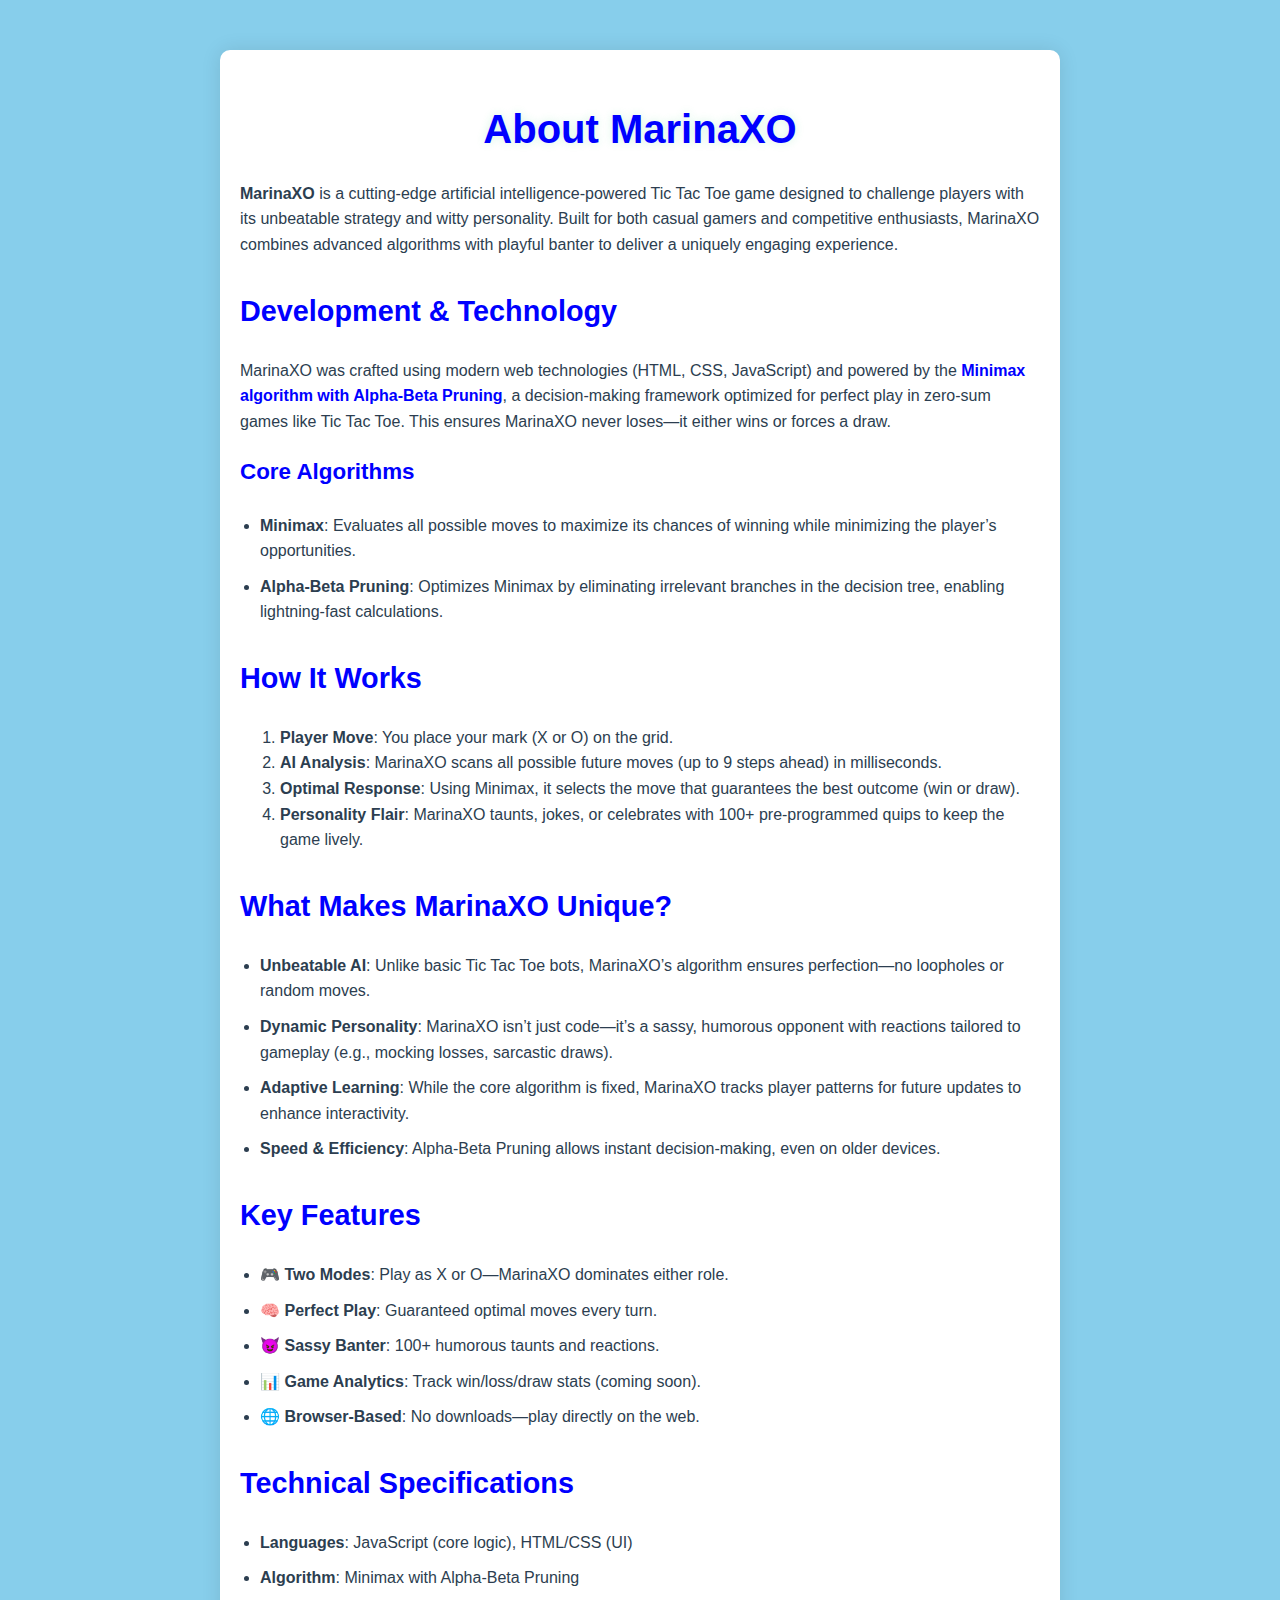
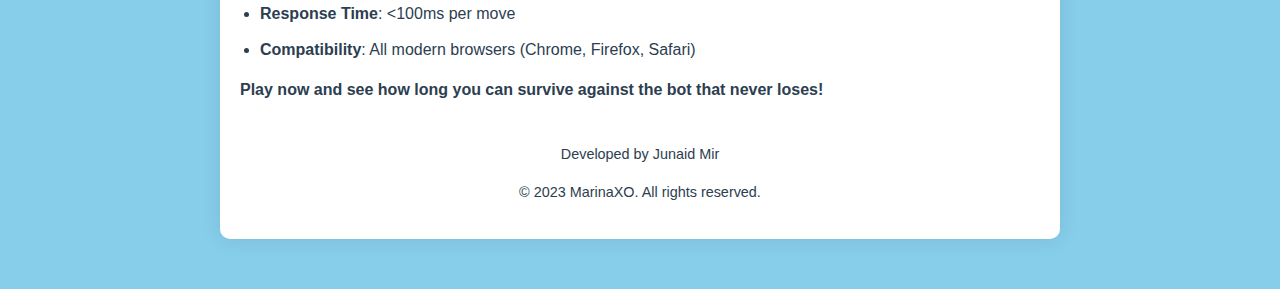
==== about.html @ 98e317c8 "Add files via upload" ====
<!DOCTYPE html>
<html lang="en">
<head>
    <meta charset="UTF-8">
    <meta name="viewport" content="width=device-width, initial-scale=1.0">
    <title>About MarinaXO - Unbeatable AI Tic Tac Toe</title>
    <style>
        :root {
            --primary:blue; /* Green */
            --secondary: #e74c3c; /* Red */
            --background: #87CEEB; /* Sky blue */
            --text: #2c3e50; /* Dark blue for text */
        }

        body {
            font-family: 'Arial', sans-serif;
            background-color: var(--background);
            color: var(--text);
            margin: 0;
            padding: 0;
            line-height: 1.6;
        }

        .container {
            max-width: 800px;
            margin: 50px auto;
            padding: 20px;
            background: white;
            border-radius: 10px;
            box-shadow: 0 0 20px rgba(0, 0, 0, 0.1);
        }

        h1 {
            color: blue;
            text-align: center;
            font-size: 2.5em;
            margin-bottom: 20px;
            text-shadow: 0 0 10px rgba(46, 204, 113, 0.2);
        }

        h2 {
            color: var(--primary);
            margin-top: 30px;
            font-size: 1.8em;
        }

        h3 {
            color: var(--primary);
            margin-top: 20px;
            font-size: 1.4em;
        }

        p {
            margin: 15px 0;
            color: var(--text);
        }

        ul {
            margin: 15px 0;
            padding-left: 20px;
        }

        ul li {
            margin: 10px 0;
            color: var(--text);
        }

        .highlight {
            color: var(--primary);
            font-weight: bold;
        }

        .marina-logo {
            text-align: center;
            margin-bottom: 20px;
        }

        .marina-logo img {
            width: 100px;
            height: auto;
        }

        .footer {
            text-align: center;
            margin-top: 40px;
            font-size: 0.9em;
            color: #7f8c8d;
        }

        .footer a {
            color: var(--primary);
            text-decoration: none;
        }

        .footer a:hover {
            text-decoration: underline;
        }
    </style>
</head>
<body>
    <div class="container">
        <div class="marina-logo">
            <!-- Add your logo here -->
            
        </div>
        <h1>About MarinaXO</h1>
        <p><strong>MarinaXO</strong> is a cutting-edge artificial intelligence-powered Tic Tac Toe game designed to challenge players with its unbeatable strategy and witty personality. Built for both casual gamers and competitive enthusiasts, MarinaXO combines advanced algorithms with playful banter to deliver a uniquely engaging experience.</p>

        <h2>Development & Technology</h2>
        <p>MarinaXO was crafted using modern web technologies (HTML, CSS, JavaScript) and powered by the <span class="highlight">Minimax algorithm with Alpha-Beta Pruning</span>, a decision-making framework optimized for perfect play in zero-sum games like Tic Tac Toe. This ensures MarinaXO never loses—it either wins or forces a draw.</p>

        <h3>Core Algorithms</h3>
        <ul>
            <li><strong>Minimax</strong>: Evaluates all possible moves to maximize its chances of winning while minimizing the player’s opportunities.</li>
            <li><strong>Alpha-Beta Pruning</strong>: Optimizes Minimax by eliminating irrelevant branches in the decision tree, enabling lightning-fast calculations.</li>
        </ul>

        <h2>How It Works</h2>
        <ol>
            <li><strong>Player Move</strong>: You place your mark (X or O) on the grid.</li>
            <li><strong>AI Analysis</strong>: MarinaXO scans all possible future moves (up to 9 steps ahead) in milliseconds.</li>
            <li><strong>Optimal Response</strong>: Using Minimax, it selects the move that guarantees the best outcome (win or draw).</li>
            <li><strong>Personality Flair</strong>: MarinaXO taunts, jokes, or celebrates with 100+ pre-programmed quips to keep the game lively.</li>
        </ol>

        <h2>What Makes MarinaXO Unique?</h2>
        <ul>
            <li><strong>Unbeatable AI</strong>: Unlike basic Tic Tac Toe bots, MarinaXO’s algorithm ensures perfection—no loopholes or random moves.</li>
            <li><strong>Dynamic Personality</strong>: MarinaXO isn’t just code—it’s a sassy, humorous opponent with reactions tailored to gameplay (e.g., mocking losses, sarcastic draws).</li>
            <li><strong>Adaptive Learning</strong>: While the core algorithm is fixed, MarinaXO tracks player patterns for future updates to enhance interactivity.</li>
            <li><strong>Speed & Efficiency</strong>: Alpha-Beta Pruning allows instant decision-making, even on older devices.</li>
        </ul>

        <h2>Key Features</h2>
        <ul>
            <li>🎮 <strong>Two Modes</strong>: Play as X or O—MarinaXO dominates either role.</li>
            <li>🧠 <strong>Perfect Play</strong>: Guaranteed optimal moves every turn.</li>
            <li>😈 <strong>Sassy Banter</strong>: 100+ humorous taunts and reactions.</li>
            <li>📊 <strong>Game Analytics</strong>: Track win/loss/draw stats (coming soon).</li>
            <li>🌐 <strong>Browser-Based</strong>: No downloads—play directly on the web.</li>
        </ul>

        <h2>Technical Specifications</h2>
        <ul>
            <li><strong>Languages</strong>: JavaScript (core logic), HTML/CSS (UI)</li>
            <li><strong>Algorithm</strong>: Minimax with Alpha-Beta Pruning</li>
            <li><strong>Response Time</strong>: <100ms per move</li>
            <li><strong>Compatibility</strong>: All modern browsers (Chrome, Firefox, Safari)</li>
        </ul>

        
        <p><strong>Play now and see how long you can survive against the bot that never loses!</strong></p>

        <div class="footer">
            <p>Developed by Junaid Mir</p>
            <p>&copy; 2023 MarinaXO. All rights reserved.</p>
        </div>
    </div>
</body>
</html>
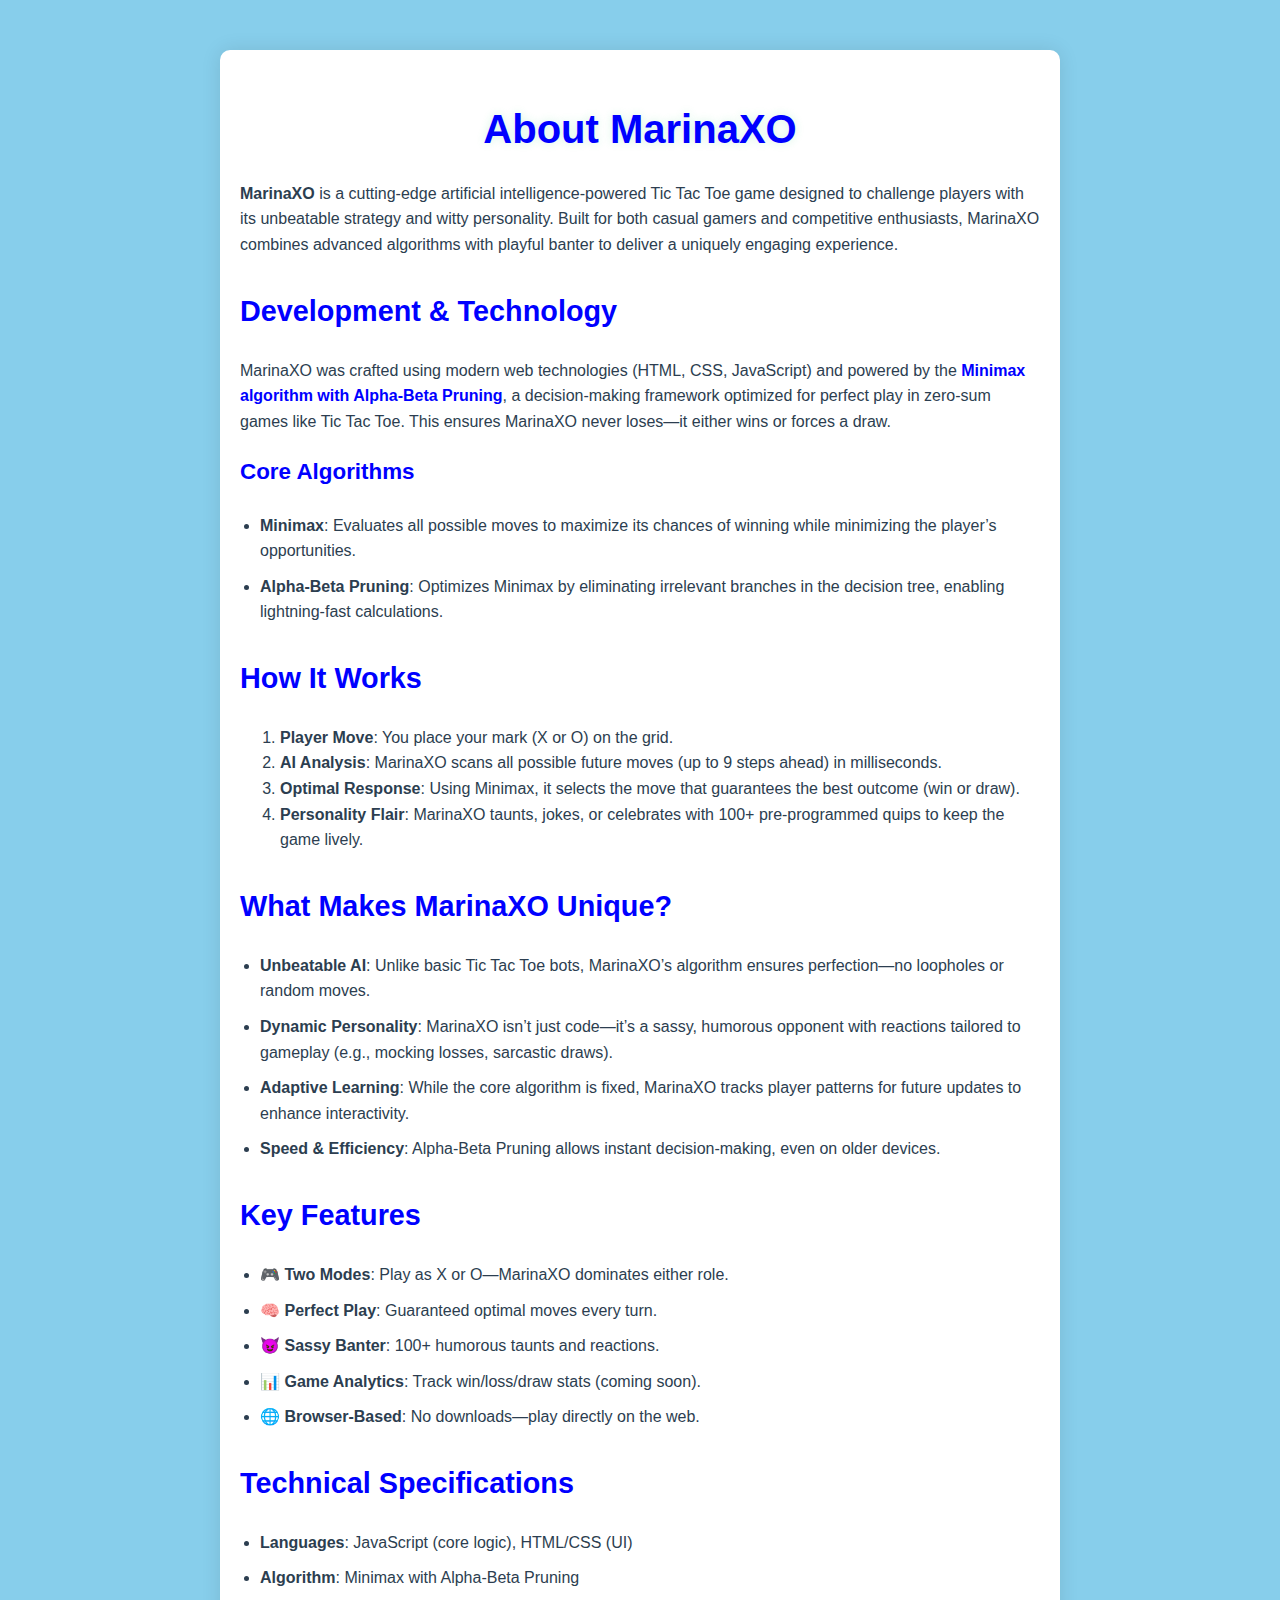
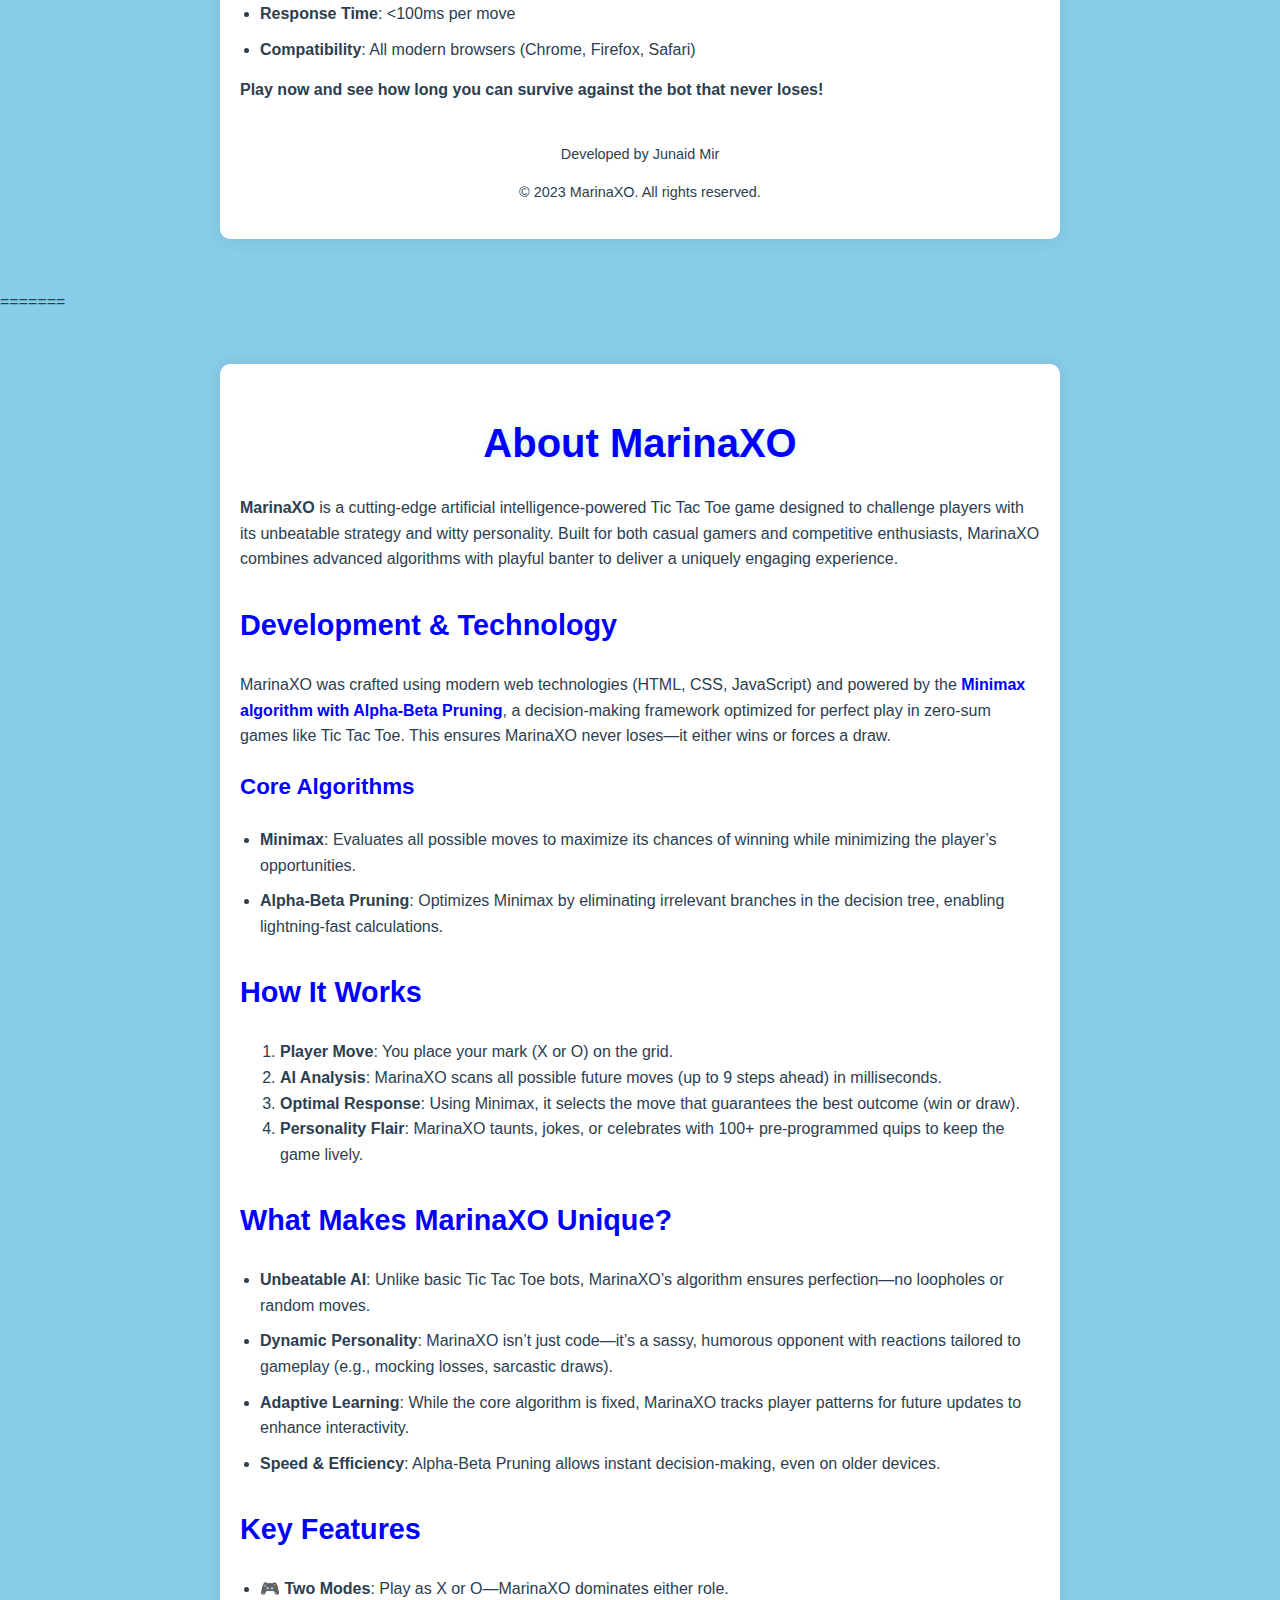
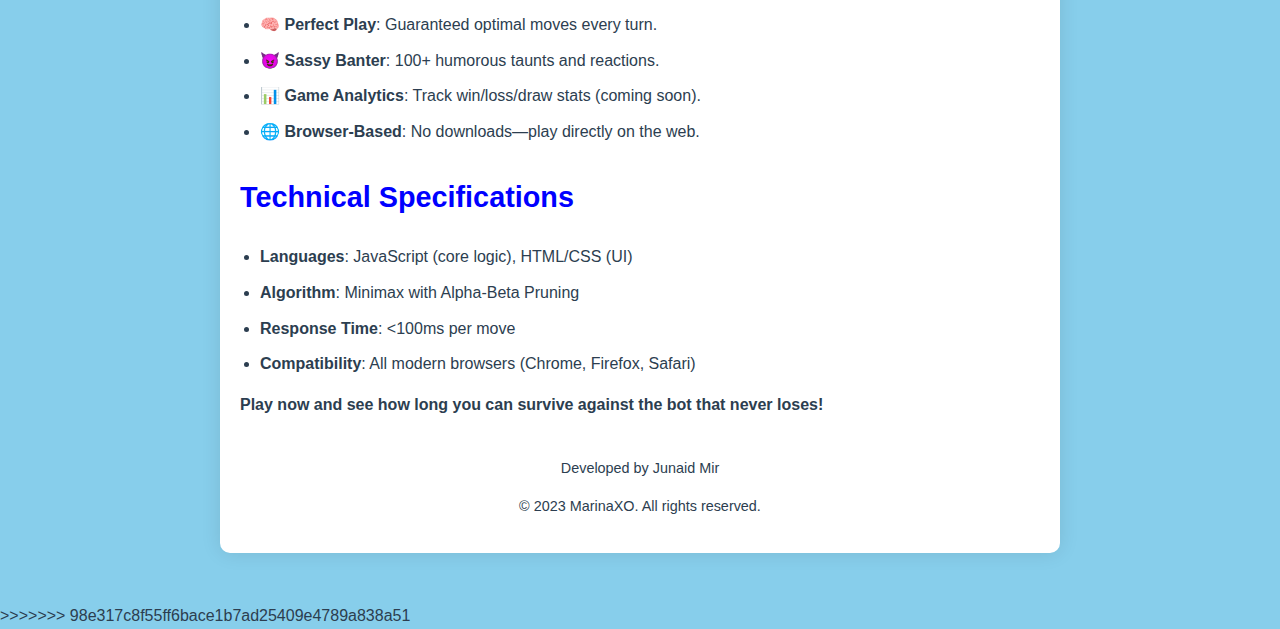
==== commit 3e69ab35: "readme" ====
--- a/about.html
+++ b/about.html
@@ -1,160 +1,322 @@
-<!DOCTYPE html>
-<html lang="en">
-<head>
-    <meta charset="UTF-8">
-    <meta name="viewport" content="width=device-width, initial-scale=1.0">
-    <title>About MarinaXO - Unbeatable AI Tic Tac Toe</title>
-    <style>
-        :root {
-            --primary:blue; /* Green */
-            --secondary: #e74c3c; /* Red */
-            --background: #87CEEB; /* Sky blue */
-            --text: #2c3e50; /* Dark blue for text */
-        }
-
-        body {
-            font-family: 'Arial', sans-serif;
-            background-color: var(--background);
-            color: var(--text);
-            margin: 0;
-            padding: 0;
-            line-height: 1.6;
-        }
-
-        .container {
-            max-width: 800px;
-            margin: 50px auto;
-            padding: 20px;
-            background: white;
-            border-radius: 10px;
-            box-shadow: 0 0 20px rgba(0, 0, 0, 0.1);
-        }
-
-        h1 {
-            color: blue;
-            text-align: center;
-            font-size: 2.5em;
-            margin-bottom: 20px;
-            text-shadow: 0 0 10px rgba(46, 204, 113, 0.2);
-        }
-
-        h2 {
-            color: var(--primary);
-            margin-top: 30px;
-            font-size: 1.8em;
-        }
-
-        h3 {
-            color: var(--primary);
-            margin-top: 20px;
-            font-size: 1.4em;
-        }
-
-        p {
-            margin: 15px 0;
-            color: var(--text);
-        }
-
-        ul {
-            margin: 15px 0;
-            padding-left: 20px;
-        }
-
-        ul li {
-            margin: 10px 0;
-            color: var(--text);
-        }
-
-        .highlight {
-            color: var(--primary);
-            font-weight: bold;
-        }
-
-        .marina-logo {
-            text-align: center;
-            margin-bottom: 20px;
-        }
-
-        .marina-logo img {
-            width: 100px;
-            height: auto;
-        }
-
-        .footer {
-            text-align: center;
-            margin-top: 40px;
-            font-size: 0.9em;
-            color: #7f8c8d;
-        }
-
-        .footer a {
-            color: var(--primary);
-            text-decoration: none;
-        }
-
-        .footer a:hover {
-            text-decoration: underline;
-        }
-    </style>
-</head>
-<body>
-    <div class="container">
-        <div class="marina-logo">
-            <!-- Add your logo here -->
-            
-        </div>
-        <h1>About MarinaXO</h1>
-        <p><strong>MarinaXO</strong> is a cutting-edge artificial intelligence-powered Tic Tac Toe game designed to challenge players with its unbeatable strategy and witty personality. Built for both casual gamers and competitive enthusiasts, MarinaXO combines advanced algorithms with playful banter to deliver a uniquely engaging experience.</p>
-
-        <h2>Development & Technology</h2>
-        <p>MarinaXO was crafted using modern web technologies (HTML, CSS, JavaScript) and powered by the <span class="highlight">Minimax algorithm with Alpha-Beta Pruning</span>, a decision-making framework optimized for perfect play in zero-sum games like Tic Tac Toe. This ensures MarinaXO never loses—it either wins or forces a draw.</p>
-
-        <h3>Core Algorithms</h3>
-        <ul>
-            <li><strong>Minimax</strong>: Evaluates all possible moves to maximize its chances of winning while minimizing the player’s opportunities.</li>
-            <li><strong>Alpha-Beta Pruning</strong>: Optimizes Minimax by eliminating irrelevant branches in the decision tree, enabling lightning-fast calculations.</li>
-        </ul>
-
-        <h2>How It Works</h2>
-        <ol>
-            <li><strong>Player Move</strong>: You place your mark (X or O) on the grid.</li>
-            <li><strong>AI Analysis</strong>: MarinaXO scans all possible future moves (up to 9 steps ahead) in milliseconds.</li>
-            <li><strong>Optimal Response</strong>: Using Minimax, it selects the move that guarantees the best outcome (win or draw).</li>
-            <li><strong>Personality Flair</strong>: MarinaXO taunts, jokes, or celebrates with 100+ pre-programmed quips to keep the game lively.</li>
-        </ol>
-
-        <h2>What Makes MarinaXO Unique?</h2>
-        <ul>
-            <li><strong>Unbeatable AI</strong>: Unlike basic Tic Tac Toe bots, MarinaXO’s algorithm ensures perfection—no loopholes or random moves.</li>
-            <li><strong>Dynamic Personality</strong>: MarinaXO isn’t just code—it’s a sassy, humorous opponent with reactions tailored to gameplay (e.g., mocking losses, sarcastic draws).</li>
-            <li><strong>Adaptive Learning</strong>: While the core algorithm is fixed, MarinaXO tracks player patterns for future updates to enhance interactivity.</li>
-            <li><strong>Speed & Efficiency</strong>: Alpha-Beta Pruning allows instant decision-making, even on older devices.</li>
-        </ul>
-
-        <h2>Key Features</h2>
-        <ul>
-            <li>🎮 <strong>Two Modes</strong>: Play as X or O—MarinaXO dominates either role.</li>
-            <li>🧠 <strong>Perfect Play</strong>: Guaranteed optimal moves every turn.</li>
-            <li>😈 <strong>Sassy Banter</strong>: 100+ humorous taunts and reactions.</li>
-            <li>📊 <strong>Game Analytics</strong>: Track win/loss/draw stats (coming soon).</li>
-            <li>🌐 <strong>Browser-Based</strong>: No downloads—play directly on the web.</li>
-        </ul>
-
-        <h2>Technical Specifications</h2>
-        <ul>
-            <li><strong>Languages</strong>: JavaScript (core logic), HTML/CSS (UI)</li>
-            <li><strong>Algorithm</strong>: Minimax with Alpha-Beta Pruning</li>
-            <li><strong>Response Time</strong>: <100ms per move</li>
-            <li><strong>Compatibility</strong>: All modern browsers (Chrome, Firefox, Safari)</li>
-        </ul>
-
-        
-        <p><strong>Play now and see how long you can survive against the bot that never loses!</strong></p>
-
-        <div class="footer">
-            <p>Developed by Junaid Mir</p>
-            <p>&copy; 2023 MarinaXO. All rights reserved.</p>
-        </div>
-    </div>
-</body>
+
+<!DOCTYPE html>
+<html lang="en">
+<head>
+    <meta charset="UTF-8">
+    <meta name="viewport" content="width=device-width, initial-scale=1.0">
+    <title>About MarinaXO - Unbeatable AI Tic Tac Toe</title>
+    <style>
+        :root {
+            --primary:blue; /* Green */
+            --secondary: #e74c3c; /* Red */
+            --background: #87CEEB; /* Sky blue */
+            --text: #2c3e50; /* Dark blue for text */
+        }
+
+        body {
+            font-family: 'Arial', sans-serif;
+            background-color: var(--background);
+            color: var(--text);
+            margin: 0;
+            padding: 0;
+            line-height: 1.6;
+        }
+
+        .container {
+            max-width: 800px;
+            margin: 50px auto;
+            padding: 20px;
+            background: white;
+            border-radius: 10px;
+            box-shadow: 0 0 20px rgba(0, 0, 0, 0.1);
+        }
+
+        h1 {
+            color: blue;
+            text-align: center;
+            font-size: 2.5em;
+            margin-bottom: 20px;
+            text-shadow: 0 0 10px rgba(46, 204, 113, 0.2);
+        }
+
+        h2 {
+            color: var(--primary);
+            margin-top: 30px;
+            font-size: 1.8em;
+        }
+
+        h3 {
+            color: var(--primary);
+            margin-top: 20px;
+            font-size: 1.4em;
+        }
+
+        p {
+            margin: 15px 0;
+            color: var(--text);
+        }
+
+        ul {
+            margin: 15px 0;
+            padding-left: 20px;
+        }
+
+        ul li {
+            margin: 10px 0;
+            color: var(--text);
+        }
+
+        .highlight {
+            color: var(--primary);
+            font-weight: bold;
+        }
+
+        .marina-logo {
+            text-align: center;
+            margin-bottom: 20px;
+        }
+
+        .marina-logo img {
+            width: 100px;
+            height: auto;
+        }
+
+        .footer {
+            text-align: center;
+            margin-top: 40px;
+            font-size: 0.9em;
+            color: #7f8c8d;
+        }
+
+        .footer a {
+            color: var(--primary);
+            text-decoration: none;
+        }
+
+        .footer a:hover {
+            text-decoration: underline;
+        }
+    </style>
+</head>
+<body>
+    <div class="container">
+        <div class="marina-logo">
+            <!-- Add your logo here -->
+            
+        </div>
+        <h1>About MarinaXO</h1>
+        <p><strong>MarinaXO</strong> is a cutting-edge artificial intelligence-powered Tic Tac Toe game designed to challenge players with its unbeatable strategy and witty personality. Built for both casual gamers and competitive enthusiasts, MarinaXO combines advanced algorithms with playful banter to deliver a uniquely engaging experience.</p>
+
+        <h2>Development & Technology</h2>
+        <p>MarinaXO was crafted using modern web technologies (HTML, CSS, JavaScript) and powered by the <span class="highlight">Minimax algorithm with Alpha-Beta Pruning</span>, a decision-making framework optimized for perfect play in zero-sum games like Tic Tac Toe. This ensures MarinaXO never loses—it either wins or forces a draw.</p>
+
+        <h3>Core Algorithms</h3>
+        <ul>
+            <li><strong>Minimax</strong>: Evaluates all possible moves to maximize its chances of winning while minimizing the player’s opportunities.</li>
+            <li><strong>Alpha-Beta Pruning</strong>: Optimizes Minimax by eliminating irrelevant branches in the decision tree, enabling lightning-fast calculations.</li>
+        </ul>
+
+        <h2>How It Works</h2>
+        <ol>
+            <li><strong>Player Move</strong>: You place your mark (X or O) on the grid.</li>
+            <li><strong>AI Analysis</strong>: MarinaXO scans all possible future moves (up to 9 steps ahead) in milliseconds.</li>
+            <li><strong>Optimal Response</strong>: Using Minimax, it selects the move that guarantees the best outcome (win or draw).</li>
+            <li><strong>Personality Flair</strong>: MarinaXO taunts, jokes, or celebrates with 100+ pre-programmed quips to keep the game lively.</li>
+        </ol>
+
+        <h2>What Makes MarinaXO Unique?</h2>
+        <ul>
+            <li><strong>Unbeatable AI</strong>: Unlike basic Tic Tac Toe bots, MarinaXO’s algorithm ensures perfection—no loopholes or random moves.</li>
+            <li><strong>Dynamic Personality</strong>: MarinaXO isn’t just code—it’s a sassy, humorous opponent with reactions tailored to gameplay (e.g., mocking losses, sarcastic draws).</li>
+            <li><strong>Adaptive Learning</strong>: While the core algorithm is fixed, MarinaXO tracks player patterns for future updates to enhance interactivity.</li>
+            <li><strong>Speed & Efficiency</strong>: Alpha-Beta Pruning allows instant decision-making, even on older devices.</li>
+        </ul>
+
+        <h2>Key Features</h2>
+        <ul>
+            <li>🎮 <strong>Two Modes</strong>: Play as X or O—MarinaXO dominates either role.</li>
+            <li>🧠 <strong>Perfect Play</strong>: Guaranteed optimal moves every turn.</li>
+            <li>😈 <strong>Sassy Banter</strong>: 100+ humorous taunts and reactions.</li>
+            <li>📊 <strong>Game Analytics</strong>: Track win/loss/draw stats (coming soon).</li>
+            <li>🌐 <strong>Browser-Based</strong>: No downloads—play directly on the web.</li>
+        </ul>
+
+        <h2>Technical Specifications</h2>
+        <ul>
+            <li><strong>Languages</strong>: JavaScript (core logic), HTML/CSS (UI)</li>
+            <li><strong>Algorithm</strong>: Minimax with Alpha-Beta Pruning</li>
+            <li><strong>Response Time</strong>: <100ms per move</li>
+            <li><strong>Compatibility</strong>: All modern browsers (Chrome, Firefox, Safari)</li>
+        </ul>
+
+        
+        <p><strong>Play now and see how long you can survive against the bot that never loses!</strong></p>
+
+        <div class="footer">
+            <p>Developed by Junaid Mir</p>
+            <p>&copy; 2023 MarinaXO. All rights reserved.</p>
+        </div>
+    </div>
+</body>
+=======
+<!DOCTYPE html>
+<html lang="en">
+<head>
+    <meta charset="UTF-8">
+    <meta name="viewport" content="width=device-width, initial-scale=1.0">
+    <title>About MarinaXO - Unbeatable AI Tic Tac Toe</title>
+    <style>
+        :root {
+            --primary:blue; /* Green */
+            --secondary: #e74c3c; /* Red */
+            --background: #87CEEB; /* Sky blue */
+            --text: #2c3e50; /* Dark blue for text */
+        }
+
+        body {
+            font-family: 'Arial', sans-serif;
+            background-color: var(--background);
+            color: var(--text);
+            margin: 0;
+            padding: 0;
+            line-height: 1.6;
+        }
+
+        .container {
+            max-width: 800px;
+            margin: 50px auto;
+            padding: 20px;
+            background: white;
+            border-radius: 10px;
+            box-shadow: 0 0 20px rgba(0, 0, 0, 0.1);
+        }
+
+        h1 {
+            color: blue;
+            text-align: center;
+            font-size: 2.5em;
+            margin-bottom: 20px;
+            text-shadow: 0 0 10px rgba(46, 204, 113, 0.2);
+        }
+
+        h2 {
+            color: var(--primary);
+            margin-top: 30px;
+            font-size: 1.8em;
+        }
+
+        h3 {
+            color: var(--primary);
+            margin-top: 20px;
+            font-size: 1.4em;
+        }
+
+        p {
+            margin: 15px 0;
+            color: var(--text);
+        }
+
+        ul {
+            margin: 15px 0;
+            padding-left: 20px;
+        }
+
+        ul li {
+            margin: 10px 0;
+            color: var(--text);
+        }
+
+        .highlight {
+            color: var(--primary);
+            font-weight: bold;
+        }
+
+        .marina-logo {
+            text-align: center;
+            margin-bottom: 20px;
+        }
+
+        .marina-logo img {
+            width: 100px;
+            height: auto;
+        }
+
+        .footer {
+            text-align: center;
+            margin-top: 40px;
+            font-size: 0.9em;
+            color: #7f8c8d;
+        }
+
+        .footer a {
+            color: var(--primary);
+            text-decoration: none;
+        }
+
+        .footer a:hover {
+            text-decoration: underline;
+        }
+    </style>
+</head>
+<body>
+    <div class="container">
+        <div class="marina-logo">
+            <!-- Add your logo here -->
+            
+        </div>
+        <h1>About MarinaXO</h1>
+        <p><strong>MarinaXO</strong> is a cutting-edge artificial intelligence-powered Tic Tac Toe game designed to challenge players with its unbeatable strategy and witty personality. Built for both casual gamers and competitive enthusiasts, MarinaXO combines advanced algorithms with playful banter to deliver a uniquely engaging experience.</p>
+
+        <h2>Development & Technology</h2>
+        <p>MarinaXO was crafted using modern web technologies (HTML, CSS, JavaScript) and powered by the <span class="highlight">Minimax algorithm with Alpha-Beta Pruning</span>, a decision-making framework optimized for perfect play in zero-sum games like Tic Tac Toe. This ensures MarinaXO never loses—it either wins or forces a draw.</p>
+
+        <h3>Core Algorithms</h3>
+        <ul>
+            <li><strong>Minimax</strong>: Evaluates all possible moves to maximize its chances of winning while minimizing the player’s opportunities.</li>
+            <li><strong>Alpha-Beta Pruning</strong>: Optimizes Minimax by eliminating irrelevant branches in the decision tree, enabling lightning-fast calculations.</li>
+        </ul>
+
+        <h2>How It Works</h2>
+        <ol>
+            <li><strong>Player Move</strong>: You place your mark (X or O) on the grid.</li>
+            <li><strong>AI Analysis</strong>: MarinaXO scans all possible future moves (up to 9 steps ahead) in milliseconds.</li>
+            <li><strong>Optimal Response</strong>: Using Minimax, it selects the move that guarantees the best outcome (win or draw).</li>
+            <li><strong>Personality Flair</strong>: MarinaXO taunts, jokes, or celebrates with 100+ pre-programmed quips to keep the game lively.</li>
+        </ol>
+
+        <h2>What Makes MarinaXO Unique?</h2>
+        <ul>
+            <li><strong>Unbeatable AI</strong>: Unlike basic Tic Tac Toe bots, MarinaXO’s algorithm ensures perfection—no loopholes or random moves.</li>
+            <li><strong>Dynamic Personality</strong>: MarinaXO isn’t just code—it’s a sassy, humorous opponent with reactions tailored to gameplay (e.g., mocking losses, sarcastic draws).</li>
+            <li><strong>Adaptive Learning</strong>: While the core algorithm is fixed, MarinaXO tracks player patterns for future updates to enhance interactivity.</li>
+            <li><strong>Speed & Efficiency</strong>: Alpha-Beta Pruning allows instant decision-making, even on older devices.</li>
+        </ul>
+
+        <h2>Key Features</h2>
+        <ul>
+            <li>🎮 <strong>Two Modes</strong>: Play as X or O—MarinaXO dominates either role.</li>
+            <li>🧠 <strong>Perfect Play</strong>: Guaranteed optimal moves every turn.</li>
+            <li>😈 <strong>Sassy Banter</strong>: 100+ humorous taunts and reactions.</li>
+            <li>📊 <strong>Game Analytics</strong>: Track win/loss/draw stats (coming soon).</li>
+            <li>🌐 <strong>Browser-Based</strong>: No downloads—play directly on the web.</li>
+        </ul>
+
+        <h2>Technical Specifications</h2>
+        <ul>
+            <li><strong>Languages</strong>: JavaScript (core logic), HTML/CSS (UI)</li>
+            <li><strong>Algorithm</strong>: Minimax with Alpha-Beta Pruning</li>
+            <li><strong>Response Time</strong>: <100ms per move</li>
+            <li><strong>Compatibility</strong>: All modern browsers (Chrome, Firefox, Safari)</li>
+        </ul>
+
+        
+        <p><strong>Play now and see how long you can survive against the bot that never loses!</strong></p>
+
+        <div class="footer">
+            <p>Developed by Junaid Mir</p>
+            <p>&copy; 2023 MarinaXO. All rights reserved.</p>
+        </div>
+    </div>
+</body>
+>>>>>>> 98e317c8f55ff6bace1b7ad25409e4789a838a51
 </html>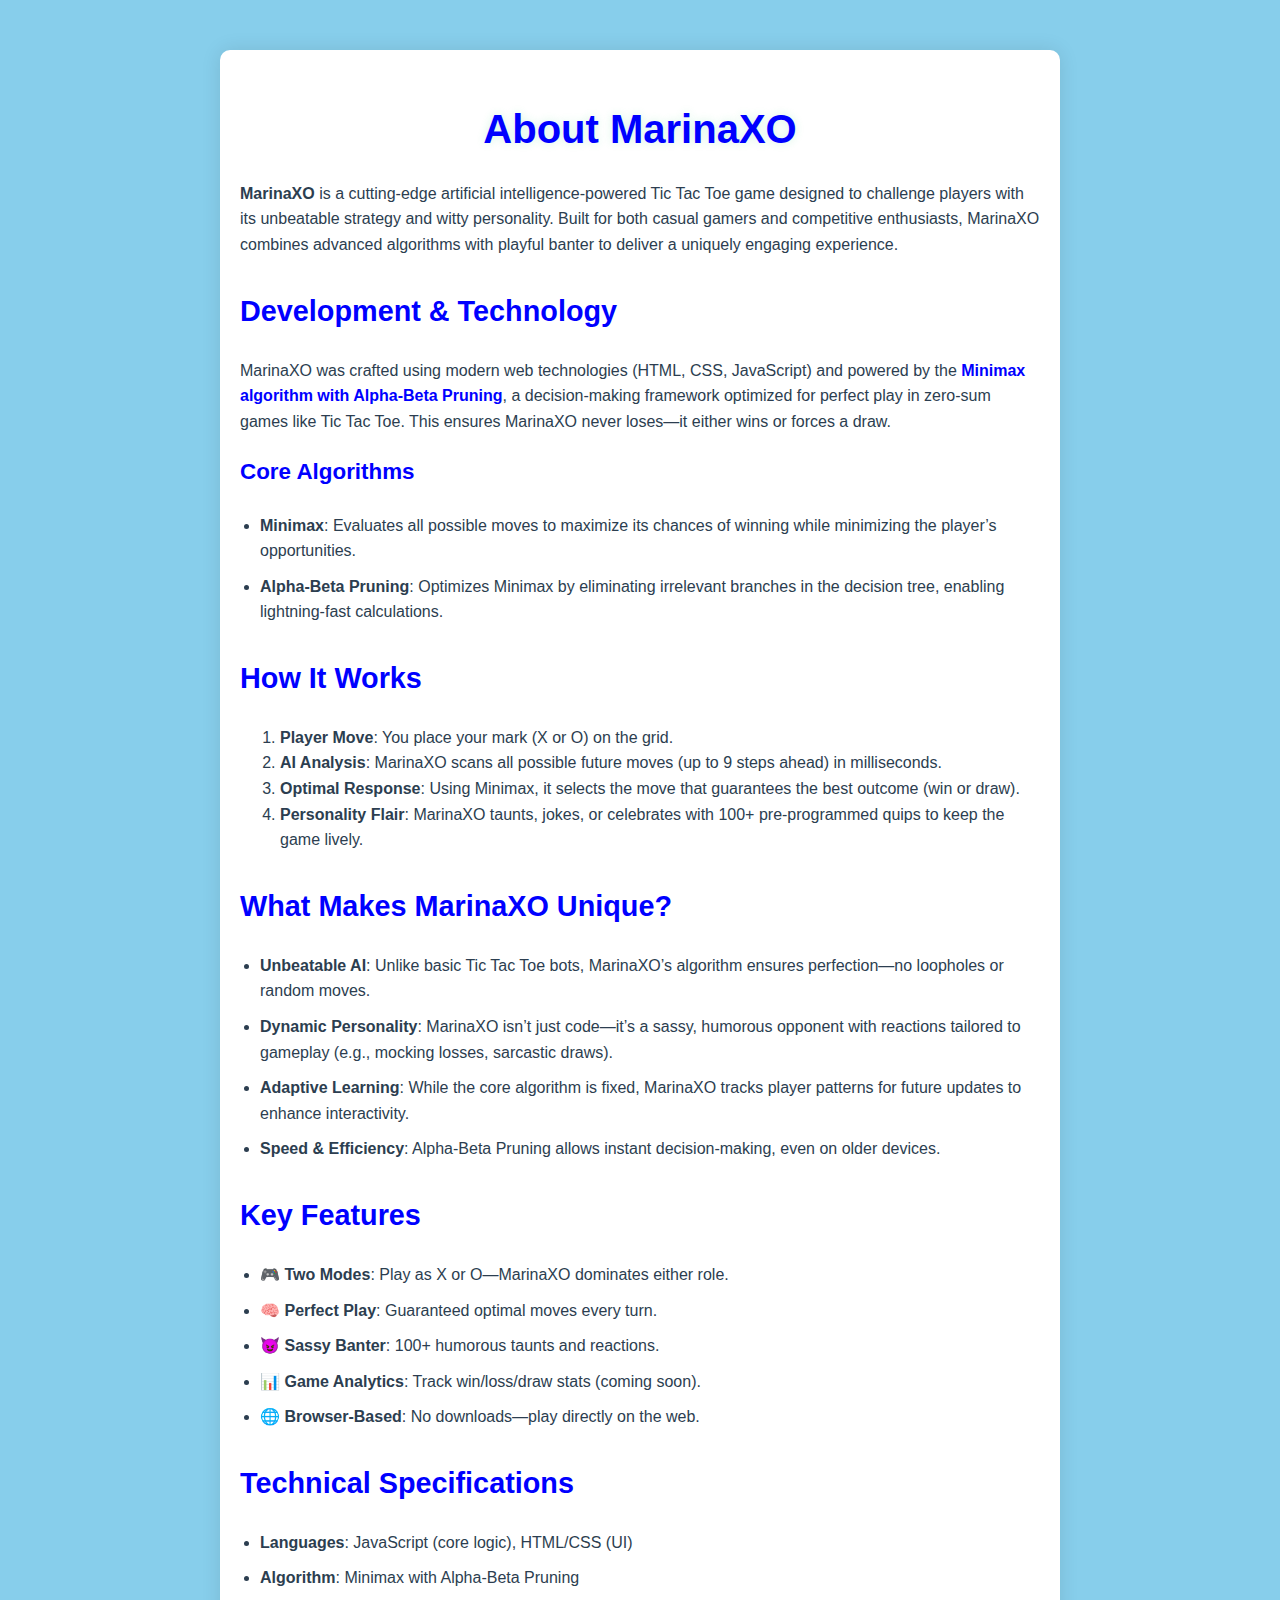
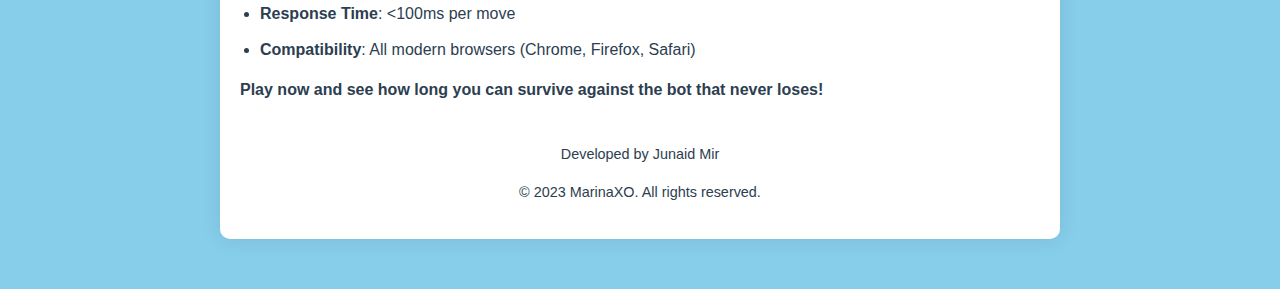
==== commit 35629831: "commit" ====
--- a/about.html
+++ b/about.html
@@ -158,165 +158,3 @@
         </div>
     </div>
 </body>
-=======
-<!DOCTYPE html>
-<html lang="en">
-<head>
-    <meta charset="UTF-8">
-    <meta name="viewport" content="width=device-width, initial-scale=1.0">
-    <title>About MarinaXO - Unbeatable AI Tic Tac Toe</title>
-    <style>
-        :root {
-            --primary:blue; /* Green */
-            --secondary: #e74c3c; /* Red */
-            --background: #87CEEB; /* Sky blue */
-            --text: #2c3e50; /* Dark blue for text */
-        }
-
-        body {
-            font-family: 'Arial', sans-serif;
-            background-color: var(--background);
-            color: var(--text);
-            margin: 0;
-            padding: 0;
-            line-height: 1.6;
-        }
-
-        .container {
-            max-width: 800px;
-            margin: 50px auto;
-            padding: 20px;
-            background: white;
-            border-radius: 10px;
-            box-shadow: 0 0 20px rgba(0, 0, 0, 0.1);
-        }
-
-        h1 {
-            color: blue;
-            text-align: center;
-            font-size: 2.5em;
-            margin-bottom: 20px;
-            text-shadow: 0 0 10px rgba(46, 204, 113, 0.2);
-        }
-
-        h2 {
-            color: var(--primary);
-            margin-top: 30px;
-            font-size: 1.8em;
-        }
-
-        h3 {
-            color: var(--primary);
-            margin-top: 20px;
-            font-size: 1.4em;
-        }
-
-        p {
-            margin: 15px 0;
-            color: var(--text);
-        }
-
-        ul {
-            margin: 15px 0;
-            padding-left: 20px;
-        }
-
-        ul li {
-            margin: 10px 0;
-            color: var(--text);
-        }
-
-        .highlight {
-            color: var(--primary);
-            font-weight: bold;
-        }
-
-        .marina-logo {
-            text-align: center;
-            margin-bottom: 20px;
-        }
-
-        .marina-logo img {
-            width: 100px;
-            height: auto;
-        }
-
-        .footer {
-            text-align: center;
-            margin-top: 40px;
-            font-size: 0.9em;
-            color: #7f8c8d;
-        }
-
-        .footer a {
-            color: var(--primary);
-            text-decoration: none;
-        }
-
-        .footer a:hover {
-            text-decoration: underline;
-        }
-    </style>
-</head>
-<body>
-    <div class="container">
-        <div class="marina-logo">
-            <!-- Add your logo here -->
-            
-        </div>
-        <h1>About MarinaXO</h1>
-        <p><strong>MarinaXO</strong> is a cutting-edge artificial intelligence-powered Tic Tac Toe game designed to challenge players with its unbeatable strategy and witty personality. Built for both casual gamers and competitive enthusiasts, MarinaXO combines advanced algorithms with playful banter to deliver a uniquely engaging experience.</p>
-
-        <h2>Development & Technology</h2>
-        <p>MarinaXO was crafted using modern web technologies (HTML, CSS, JavaScript) and powered by the <span class="highlight">Minimax algorithm with Alpha-Beta Pruning</span>, a decision-making framework optimized for perfect play in zero-sum games like Tic Tac Toe. This ensures MarinaXO never loses—it either wins or forces a draw.</p>
-
-        <h3>Core Algorithms</h3>
-        <ul>
-            <li><strong>Minimax</strong>: Evaluates all possible moves to maximize its chances of winning while minimizing the player’s opportunities.</li>
-            <li><strong>Alpha-Beta Pruning</strong>: Optimizes Minimax by eliminating irrelevant branches in the decision tree, enabling lightning-fast calculations.</li>
-        </ul>
-
-        <h2>How It Works</h2>
-        <ol>
-            <li><strong>Player Move</strong>: You place your mark (X or O) on the grid.</li>
-            <li><strong>AI Analysis</strong>: MarinaXO scans all possible future moves (up to 9 steps ahead) in milliseconds.</li>
-            <li><strong>Optimal Response</strong>: Using Minimax, it selects the move that guarantees the best outcome (win or draw).</li>
-            <li><strong>Personality Flair</strong>: MarinaXO taunts, jokes, or celebrates with 100+ pre-programmed quips to keep the game lively.</li>
-        </ol>
-
-        <h2>What Makes MarinaXO Unique?</h2>
-        <ul>
-            <li><strong>Unbeatable AI</strong>: Unlike basic Tic Tac Toe bots, MarinaXO’s algorithm ensures perfection—no loopholes or random moves.</li>
-            <li><strong>Dynamic Personality</strong>: MarinaXO isn’t just code—it’s a sassy, humorous opponent with reactions tailored to gameplay (e.g., mocking losses, sarcastic draws).</li>
-            <li><strong>Adaptive Learning</strong>: While the core algorithm is fixed, MarinaXO tracks player patterns for future updates to enhance interactivity.</li>
-            <li><strong>Speed & Efficiency</strong>: Alpha-Beta Pruning allows instant decision-making, even on older devices.</li>
-        </ul>
-
-        <h2>Key Features</h2>
-        <ul>
-            <li>🎮 <strong>Two Modes</strong>: Play as X or O—MarinaXO dominates either role.</li>
-            <li>🧠 <strong>Perfect Play</strong>: Guaranteed optimal moves every turn.</li>
-            <li>😈 <strong>Sassy Banter</strong>: 100+ humorous taunts and reactions.</li>
-            <li>📊 <strong>Game Analytics</strong>: Track win/loss/draw stats (coming soon).</li>
-            <li>🌐 <strong>Browser-Based</strong>: No downloads—play directly on the web.</li>
-        </ul>
-
-        <h2>Technical Specifications</h2>
-        <ul>
-            <li><strong>Languages</strong>: JavaScript (core logic), HTML/CSS (UI)</li>
-            <li><strong>Algorithm</strong>: Minimax with Alpha-Beta Pruning</li>
-            <li><strong>Response Time</strong>: <100ms per move</li>
-            <li><strong>Compatibility</strong>: All modern browsers (Chrome, Firefox, Safari)</li>
-        </ul>
-
-        
-        <p><strong>Play now and see how long you can survive against the bot that never loses!</strong></p>
-
-        <div class="footer">
-            <p>Developed by Junaid Mir</p>
-            <p>&copy; 2023 MarinaXO. All rights reserved.</p>
-        </div>
-    </div>
-</body>
->>>>>>> 98e317c8f55ff6bace1b7ad25409e4789a838a51
-</html>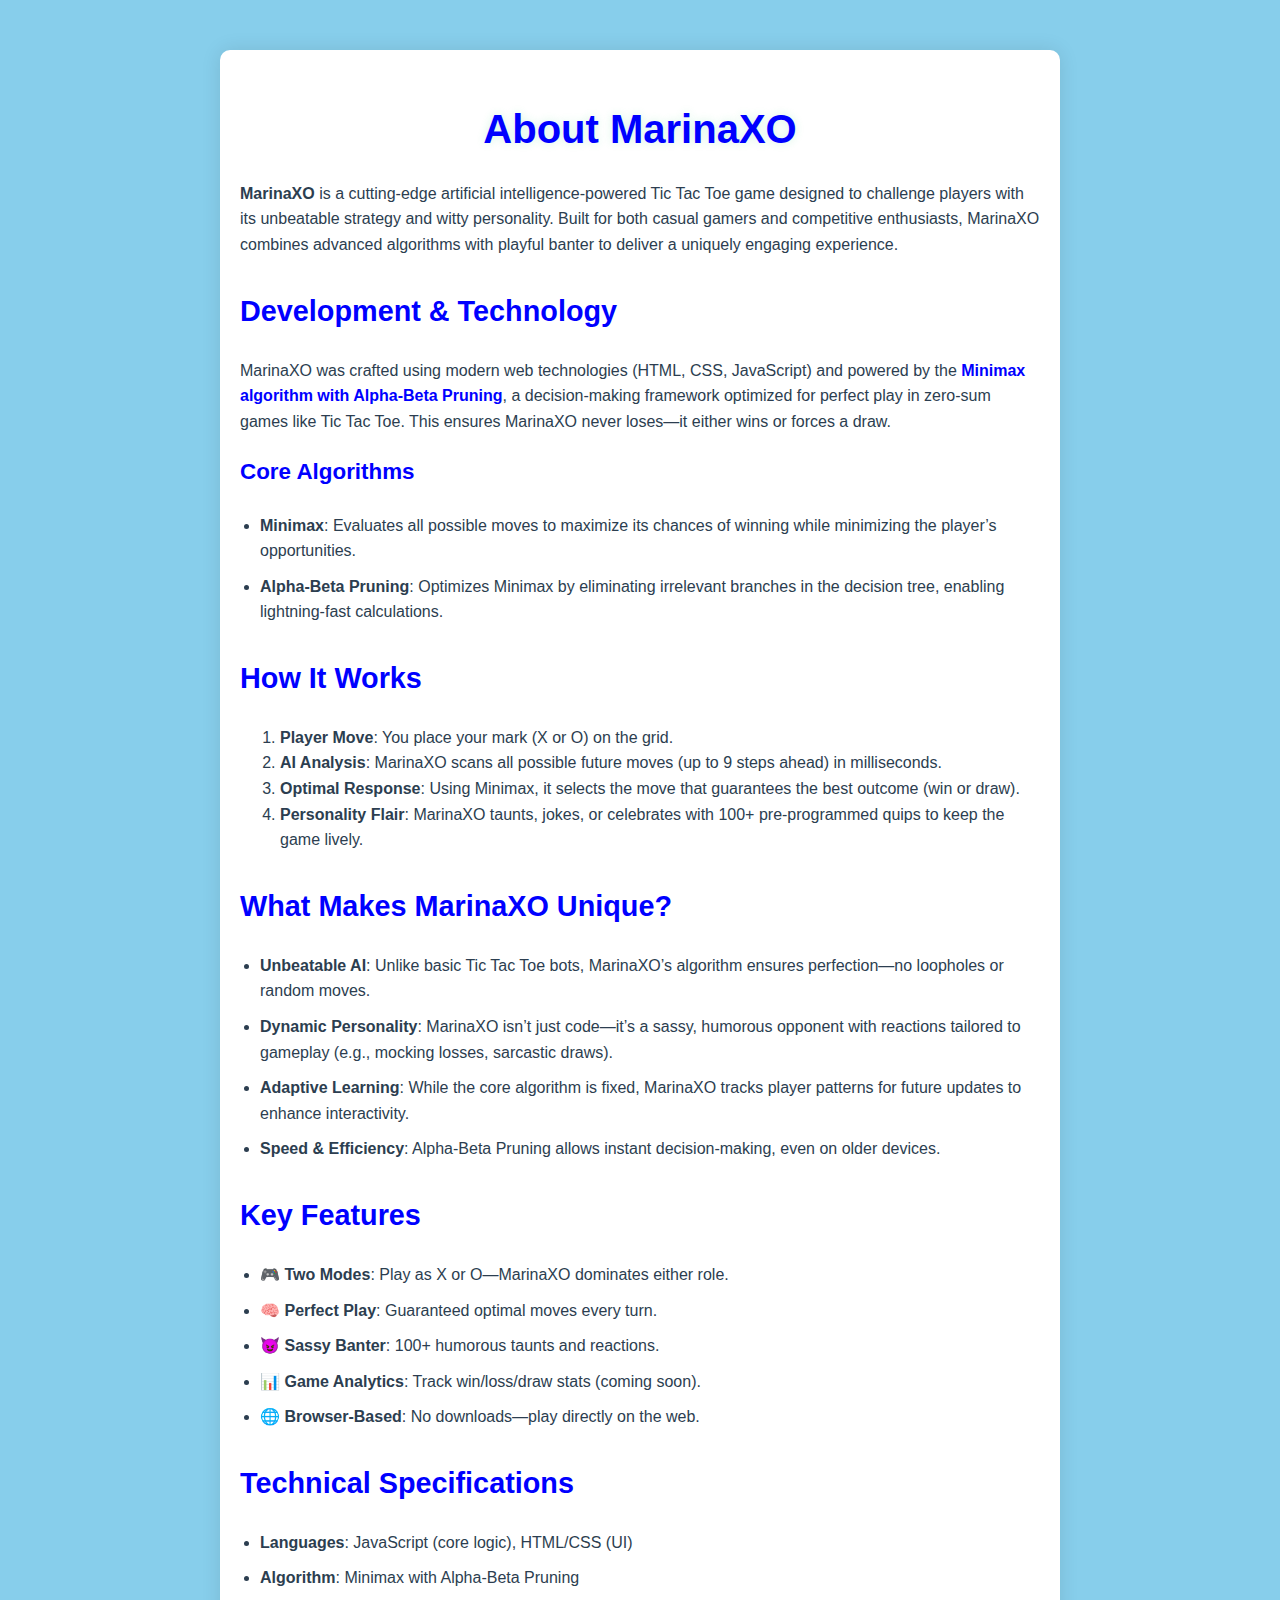
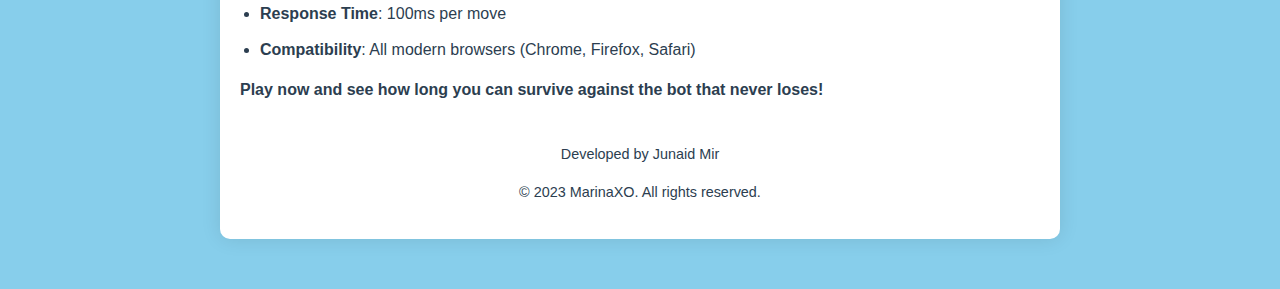
==== commit 213b409c: "typo" ====
--- a/about.html
+++ b/about.html
@@ -145,7 +145,7 @@
         <ul>
             <li><strong>Languages</strong>: JavaScript (core logic), HTML/CSS (UI)</li>
             <li><strong>Algorithm</strong>: Minimax with Alpha-Beta Pruning</li>
-            <li><strong>Response Time</strong>: <100ms per move</li>
+            <li><strong>Response Time</strong>:  100ms per move </li>
             <li><strong>Compatibility</strong>: All modern browsers (Chrome, Firefox, Safari)</li>
         </ul>
 
